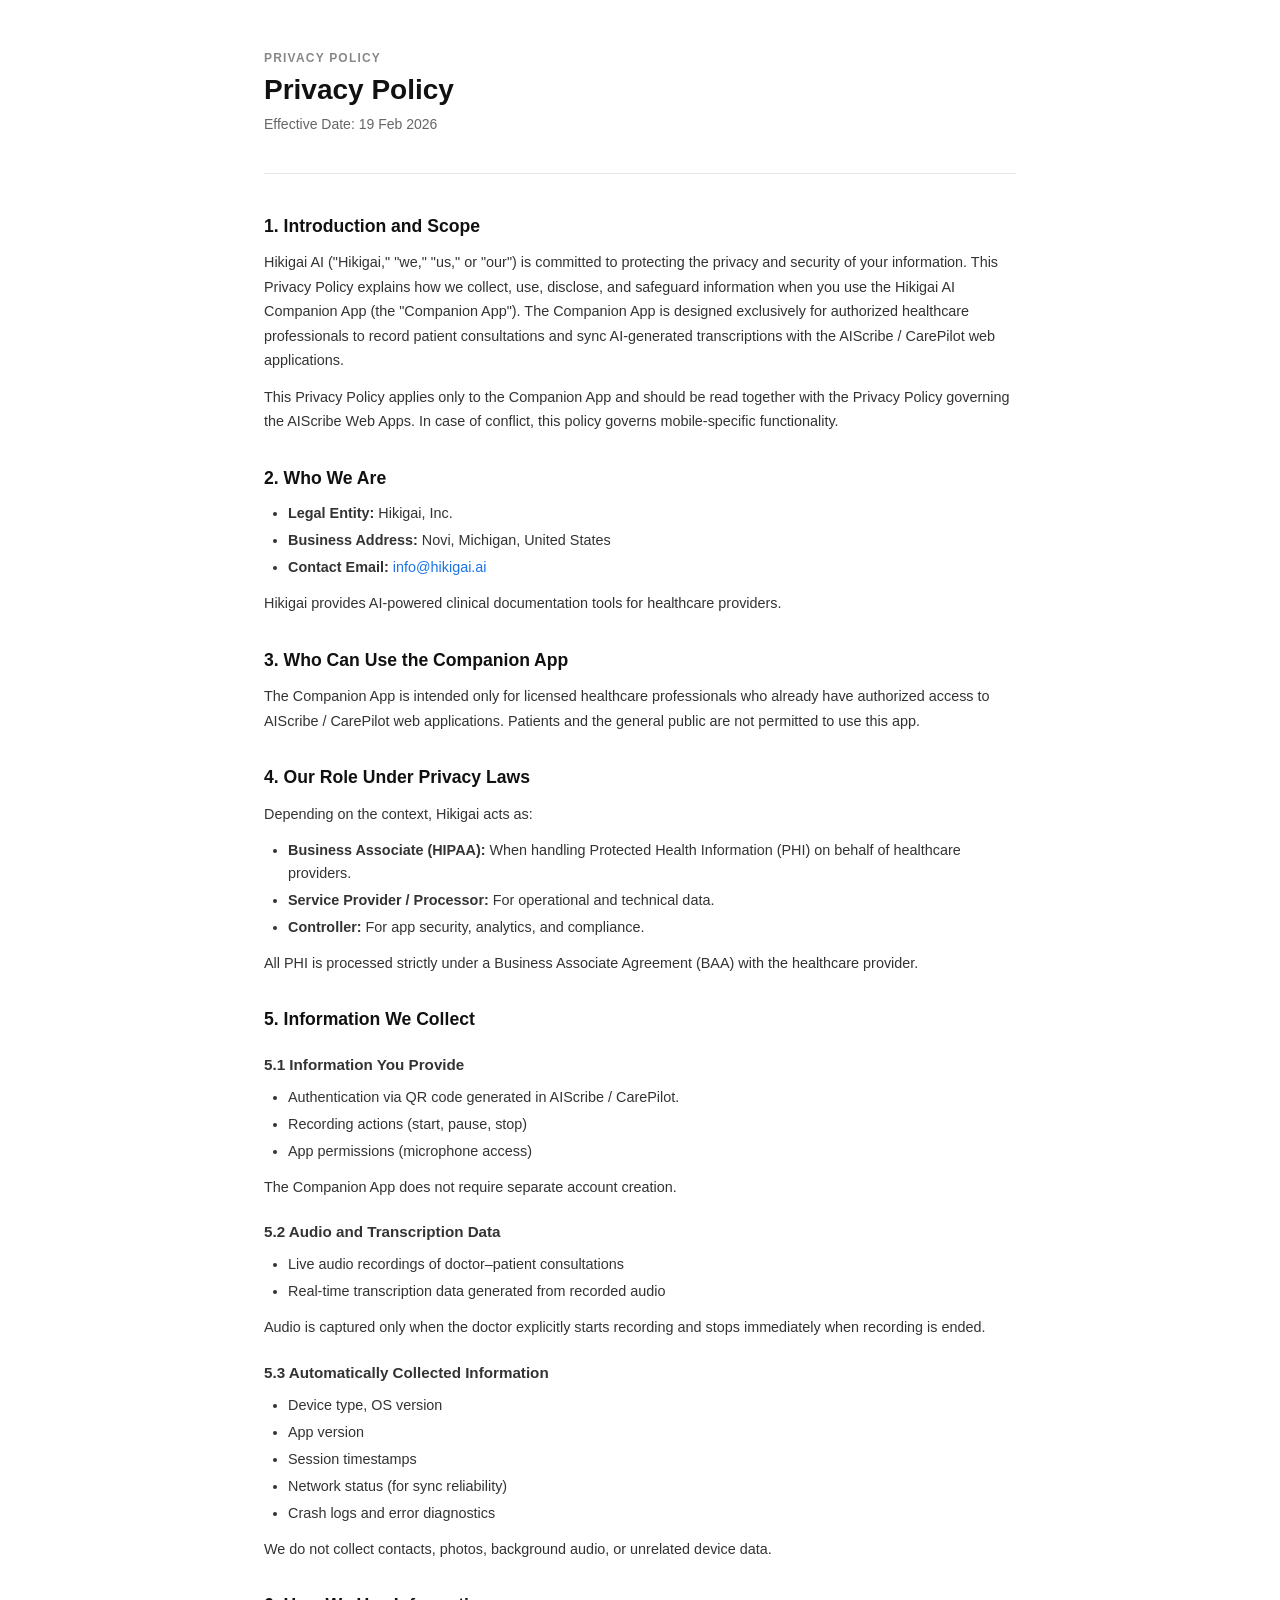
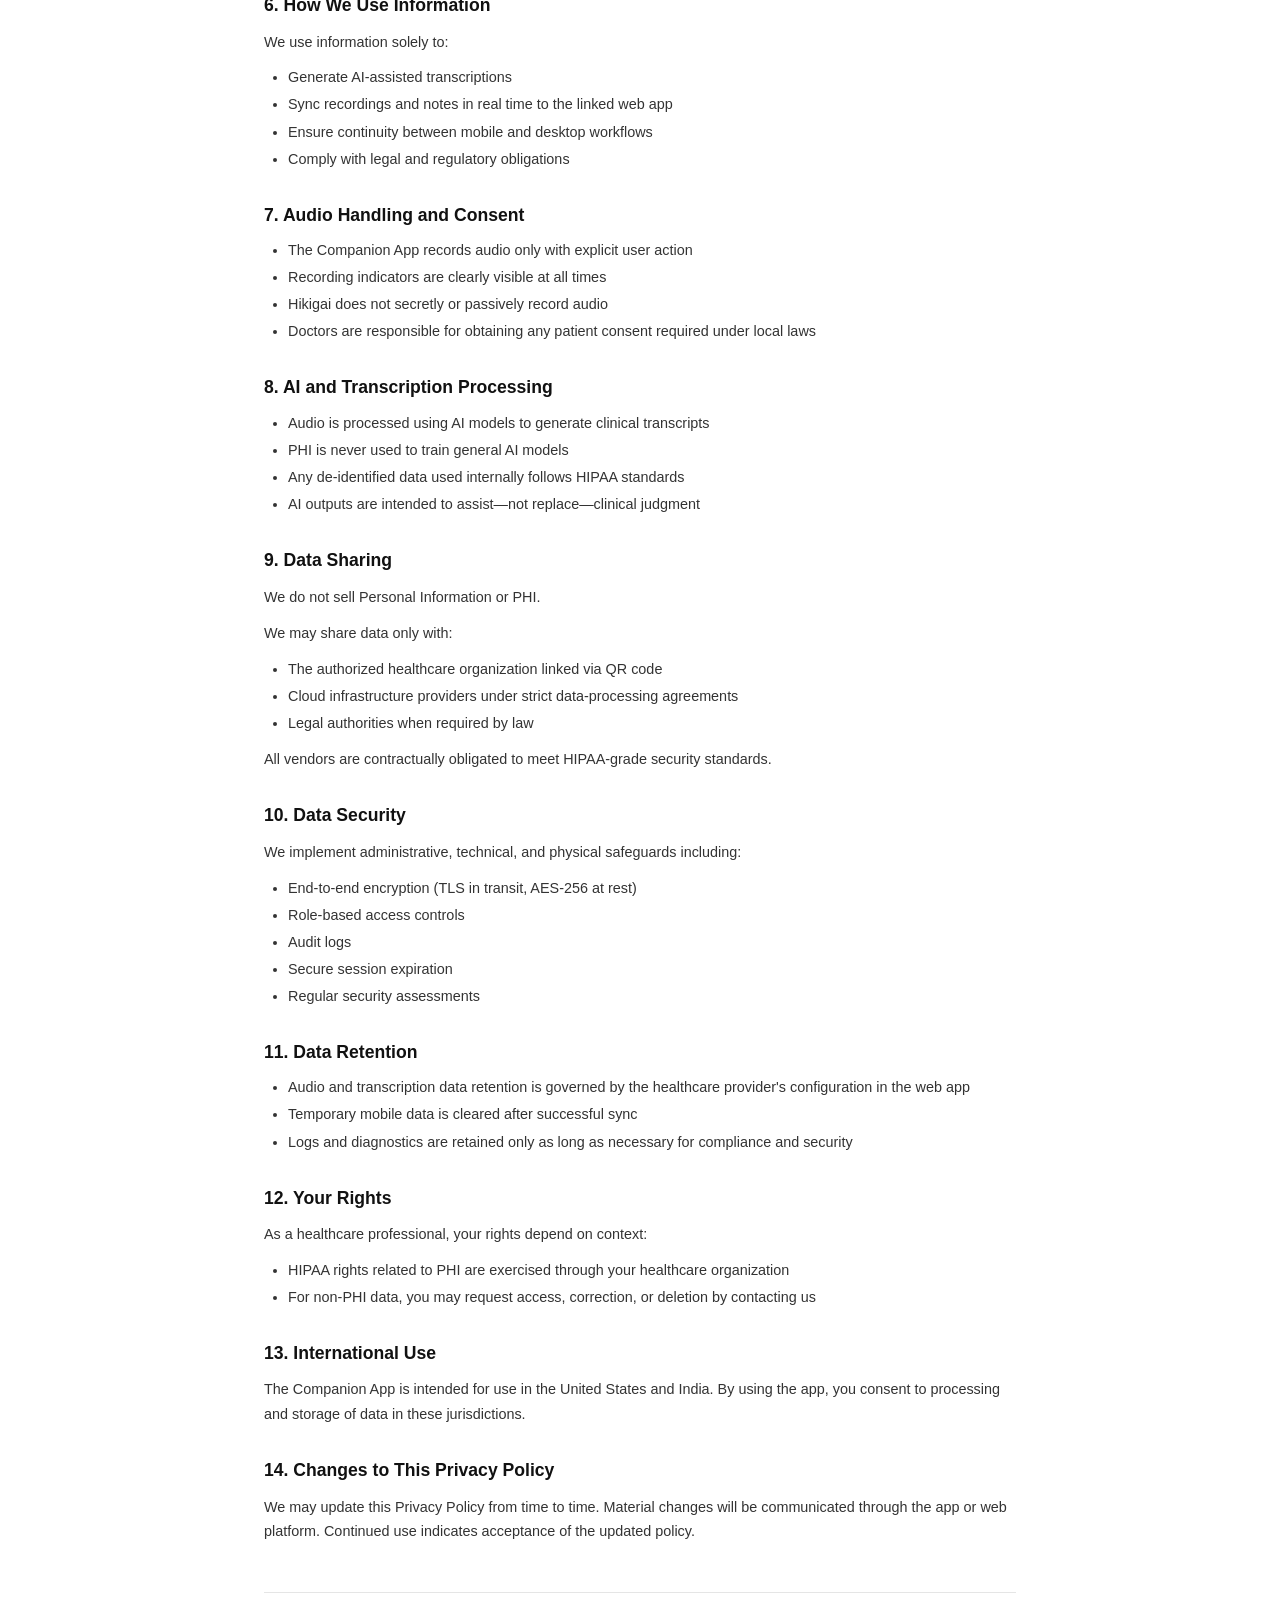
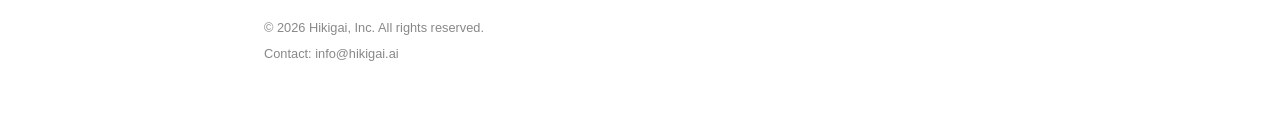
==== index.html @ d38a6e23 "Add Privacy Policy page for Hikigai AI Companion App" ====
<!doctype html>
<html lang="en">
  <head>
    <meta charset="UTF-8" />
    <meta name="viewport" content="width=device-width, initial-scale=1.0" />
    <meta
      name="description"
      content="Privacy Policy for the Hikigai AI Companion App – Learn how we collect, use, and protect your data."
    />
    <title>Privacy Policy – Hikigai AI Companion App</title>
    <link rel="stylesheet" href="style.css" />
  </head>
  <body>
    <main class="container">
      <header class="page-header">
        <span class="label">PRIVACY POLICY</span>
        <h1>Privacy Policy</h1>
        <p class="effective-date">Effective Date: 19 Feb 2026</p>
      </header>

      <section>
        <h2>1. Introduction and Scope</h2>
        <p>
          Hikigai AI ("Hikigai," "we," "us," or "our") is committed to
          protecting the privacy and security of your information. This Privacy
          Policy explains how we collect, use, disclose, and safeguard
          information when you use the Hikigai AI Companion App (the "Companion
          App"). The Companion App is designed exclusively for authorized
          healthcare professionals to record patient consultations and sync
          AI-generated transcriptions with the AIScribe / CarePilot web
          applications.
        </p>
        <p>
          This Privacy Policy applies only to the Companion App and should be
          read together with the Privacy Policy governing the AIScribe Web Apps.
          In case of conflict, this policy governs mobile-specific
          functionality.
        </p>
      </section>

      <section>
        <h2>2. Who We Are</h2>
        <ul>
          <li><strong>Legal Entity:</strong> Hikigai, Inc.</li>
          <li>
            <strong>Business Address:</strong> Novi, Michigan, United States
          </li>
          <li>
            <strong>Contact Email:</strong>
            <a href="mailto:info@hikigai.ai">info@hikigai.ai</a>
          </li>
        </ul>
        <p>
          Hikigai provides AI-powered clinical documentation tools for
          healthcare providers.
        </p>
      </section>

      <section>
        <h2>3. Who Can Use the Companion App</h2>
        <p>
          The Companion App is intended only for licensed healthcare
          professionals who already have authorized access to AIScribe /
          CarePilot web applications. Patients and the general public are not
          permitted to use this app.
        </p>
      </section>

      <section>
        <h2>4. Our Role Under Privacy Laws</h2>
        <p>Depending on the context, Hikigai acts as:</p>
        <ul>
          <li>
            <strong>Business Associate (HIPAA):</strong> When handling Protected
            Health Information (PHI) on behalf of healthcare providers.
          </li>
          <li>
            <strong>Service Provider / Processor:</strong> For operational and
            technical data.
          </li>
          <li>
            <strong>Controller:</strong> For app security, analytics, and
            compliance.
          </li>
        </ul>
        <p>
          All PHI is processed strictly under a Business Associate Agreement
          (BAA) with the healthcare provider.
        </p>
      </section>

      <section>
        <h2>5. Information We Collect</h2>

        <h3>5.1 Information You Provide</h3>
        <ul>
          <li>Authentication via QR code generated in AIScribe / CarePilot.</li>
          <li>Recording actions (start, pause, stop)</li>
          <li>App permissions (microphone access)</li>
        </ul>
        <p>The Companion App does not require separate account creation.</p>

        <h3>5.2 Audio and Transcription Data</h3>
        <ul>
          <li>Live audio recordings of doctor–patient consultations</li>
          <li>Real-time transcription data generated from recorded audio</li>
        </ul>
        <p>
          Audio is captured only when the doctor explicitly starts recording and
          stops immediately when recording is ended.
        </p>

        <h3>5.3 Automatically Collected Information</h3>
        <ul>
          <li>Device type, OS version</li>
          <li>App version</li>
          <li>Session timestamps</li>
          <li>Network status (for sync reliability)</li>
          <li>Crash logs and error diagnostics</li>
        </ul>
        <p>
          We do not collect contacts, photos, background audio, or unrelated
          device data.
        </p>
      </section>

      <section>
        <h2>6. How We Use Information</h2>
        <p>We use information solely to:</p>
        <ul>
          <li>Generate AI-assisted transcriptions</li>
          <li>Sync recordings and notes in real time to the linked web app</li>
          <li>Ensure continuity between mobile and desktop workflows</li>
          <li>Comply with legal and regulatory obligations</li>
        </ul>
      </section>

      <section>
        <h2>7. Audio Handling and Consent</h2>
        <ul>
          <li>
            The Companion App records audio only with explicit user action
          </li>
          <li>Recording indicators are clearly visible at all times</li>
          <li>Hikigai does not secretly or passively record audio</li>
          <li>
            Doctors are responsible for obtaining any patient consent required
            under local laws
          </li>
        </ul>
      </section>

      <section>
        <h2>8. AI and Transcription Processing</h2>
        <ul>
          <li>
            Audio is processed using AI models to generate clinical transcripts
          </li>
          <li>PHI is never used to train general AI models</li>
          <li>
            Any de-identified data used internally follows HIPAA standards
          </li>
          <li>
            AI outputs are intended to assist—not replace—clinical judgment
          </li>
        </ul>
      </section>

      <section>
        <h2>9. Data Sharing</h2>
        <p>We do not sell Personal Information or PHI.</p>
        <p>We may share data only with:</p>
        <ul>
          <li>The authorized healthcare organization linked via QR code</li>
          <li>
            Cloud infrastructure providers under strict data-processing
            agreements
          </li>
          <li>Legal authorities when required by law</li>
        </ul>
        <p>
          All vendors are contractually obligated to meet HIPAA-grade security
          standards.
        </p>
      </section>

      <section>
        <h2>10. Data Security</h2>
        <p>
          We implement administrative, technical, and physical safeguards
          including:
        </p>
        <ul>
          <li>End-to-end encryption (TLS in transit, AES-256 at rest)</li>
          <li>Role-based access controls</li>
          <li>Audit logs</li>
          <li>Secure session expiration</li>
          <li>Regular security assessments</li>
        </ul>
      </section>

      <section>
        <h2>11. Data Retention</h2>
        <ul>
          <li>
            Audio and transcription data retention is governed by the healthcare
            provider's configuration in the web app
          </li>
          <li>Temporary mobile data is cleared after successful sync</li>
          <li>
            Logs and diagnostics are retained only as long as necessary for
            compliance and security
          </li>
        </ul>
      </section>

      <section>
        <h2>12. Your Rights</h2>
        <p>As a healthcare professional, your rights depend on context:</p>
        <ul>
          <li>
            HIPAA rights related to PHI are exercised through your healthcare
            organization
          </li>
          <li>
            For non-PHI data, you may request access, correction, or deletion by
            contacting us
          </li>
        </ul>
      </section>

      <section>
        <h2>13. International Use</h2>
        <p>
          The Companion App is intended for use in the United States and India.
          By using the app, you consent to processing and storage of data in
          these jurisdictions.
        </p>
      </section>

      <section>
        <h2>14. Changes to This Privacy Policy</h2>
        <p>
          We may update this Privacy Policy from time to time. Material changes
          will be communicated through the app or web platform. Continued use
          indicates acceptance of the updated policy.
        </p>
      </section>

      <footer class="page-footer">
        <p>&copy; 2026 Hikigai, Inc. All rights reserved.</p>
        <p>Contact: <a href="mailto:info@hikigai.ai">info@hikigai.ai</a></p>
      </footer>
    </main>
  </body>
</html>
---- style.css ----
/* ===== Reset & Base ===== */
*,
*::before,
*::after {
  margin: 0;
  padding: 0;
  box-sizing: border-box;
}

html {
  font-size: 16px;
  scroll-behavior: smooth;
}

body {
  font-family:
    -apple-system, BlinkMacSystemFont, "Segoe UI", Roboto, "Helvetica Neue",
    Arial, sans-serif;
  color: #1a1a1a;
  background-color: #ffffff;
  line-height: 1.7;
  -webkit-font-smoothing: antialiased;
}

/* ===== Container ===== */
.container {
  max-width: 800px;
  margin: 0 auto;
  padding: 48px 24px 64px;
}

/* ===== Page Header ===== */
.page-header {
  margin-bottom: 40px;
  border-bottom: 1px solid #e5e5e5;
  padding-bottom: 24px;
}

.page-header .label {
  display: block;
  font-size: 0.75rem;
  font-weight: 600;
  letter-spacing: 0.1em;
  text-transform: uppercase;
  color: #888;
  margin-bottom: 4px;
}

.page-header h1 {
  font-size: 1.75rem;
  font-weight: 700;
  color: #111;
  margin-bottom: 4px;
  line-height: 1.3;
}

.page-header .effective-date {
  font-size: 0.875rem;
  color: #666;
}

/* ===== Sections ===== */
section {
  margin-bottom: 32px;
}

h2 {
  font-size: 1.1rem;
  font-weight: 700;
  color: #111;
  margin-bottom: 12px;
  line-height: 1.4;
}

h3 {
  font-size: 0.95rem;
  font-weight: 600;
  color: #333;
  margin-top: 20px;
  margin-bottom: 8px;
}

p {
  font-size: 0.9rem;
  color: #333;
  margin-bottom: 12px;
}

/* ===== Lists ===== */
ul {
  list-style: disc;
  padding-left: 24px;
  margin-bottom: 12px;
}

li {
  font-size: 0.9rem;
  color: #333;
  margin-bottom: 4px;
  line-height: 1.6;
}

/* ===== Links ===== */
a {
  color: #1a73e8;
  text-decoration: none;
}

a:hover {
  text-decoration: underline;
}

/* ===== Footer ===== */
.page-footer {
  margin-top: 48px;
  padding-top: 24px;
  border-top: 1px solid #e5e5e5;
}

.page-footer p {
  font-size: 0.8rem;
  color: #888;
  margin-bottom: 4px;
}

.page-footer a {
  color: #888;
}

.page-footer a:hover {
  color: #1a73e8;
}

/* ===== Responsive ===== */
@media (max-width: 600px) {
  .container {
    padding: 32px 16px 48px;
  }

  .page-header h1 {
    font-size: 1.4rem;
  }

  h2 {
    font-size: 1rem;
  }
}
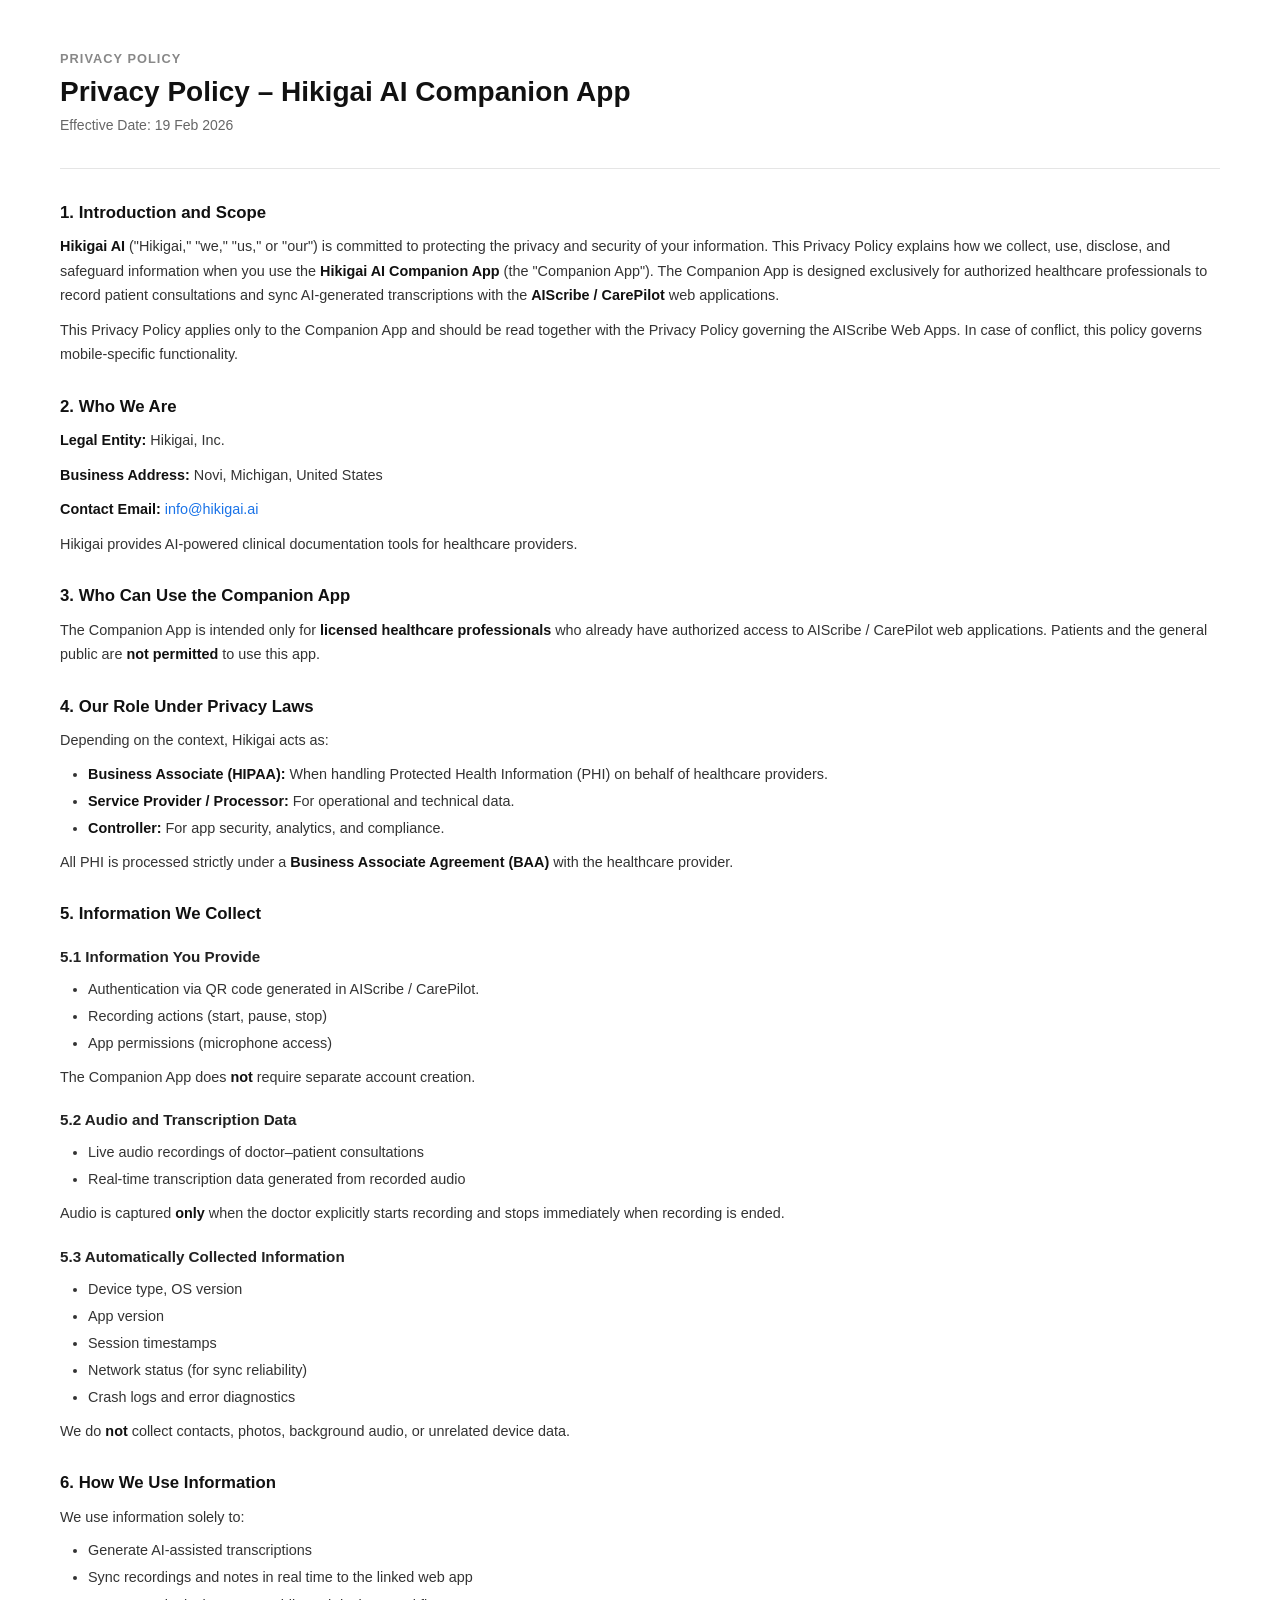
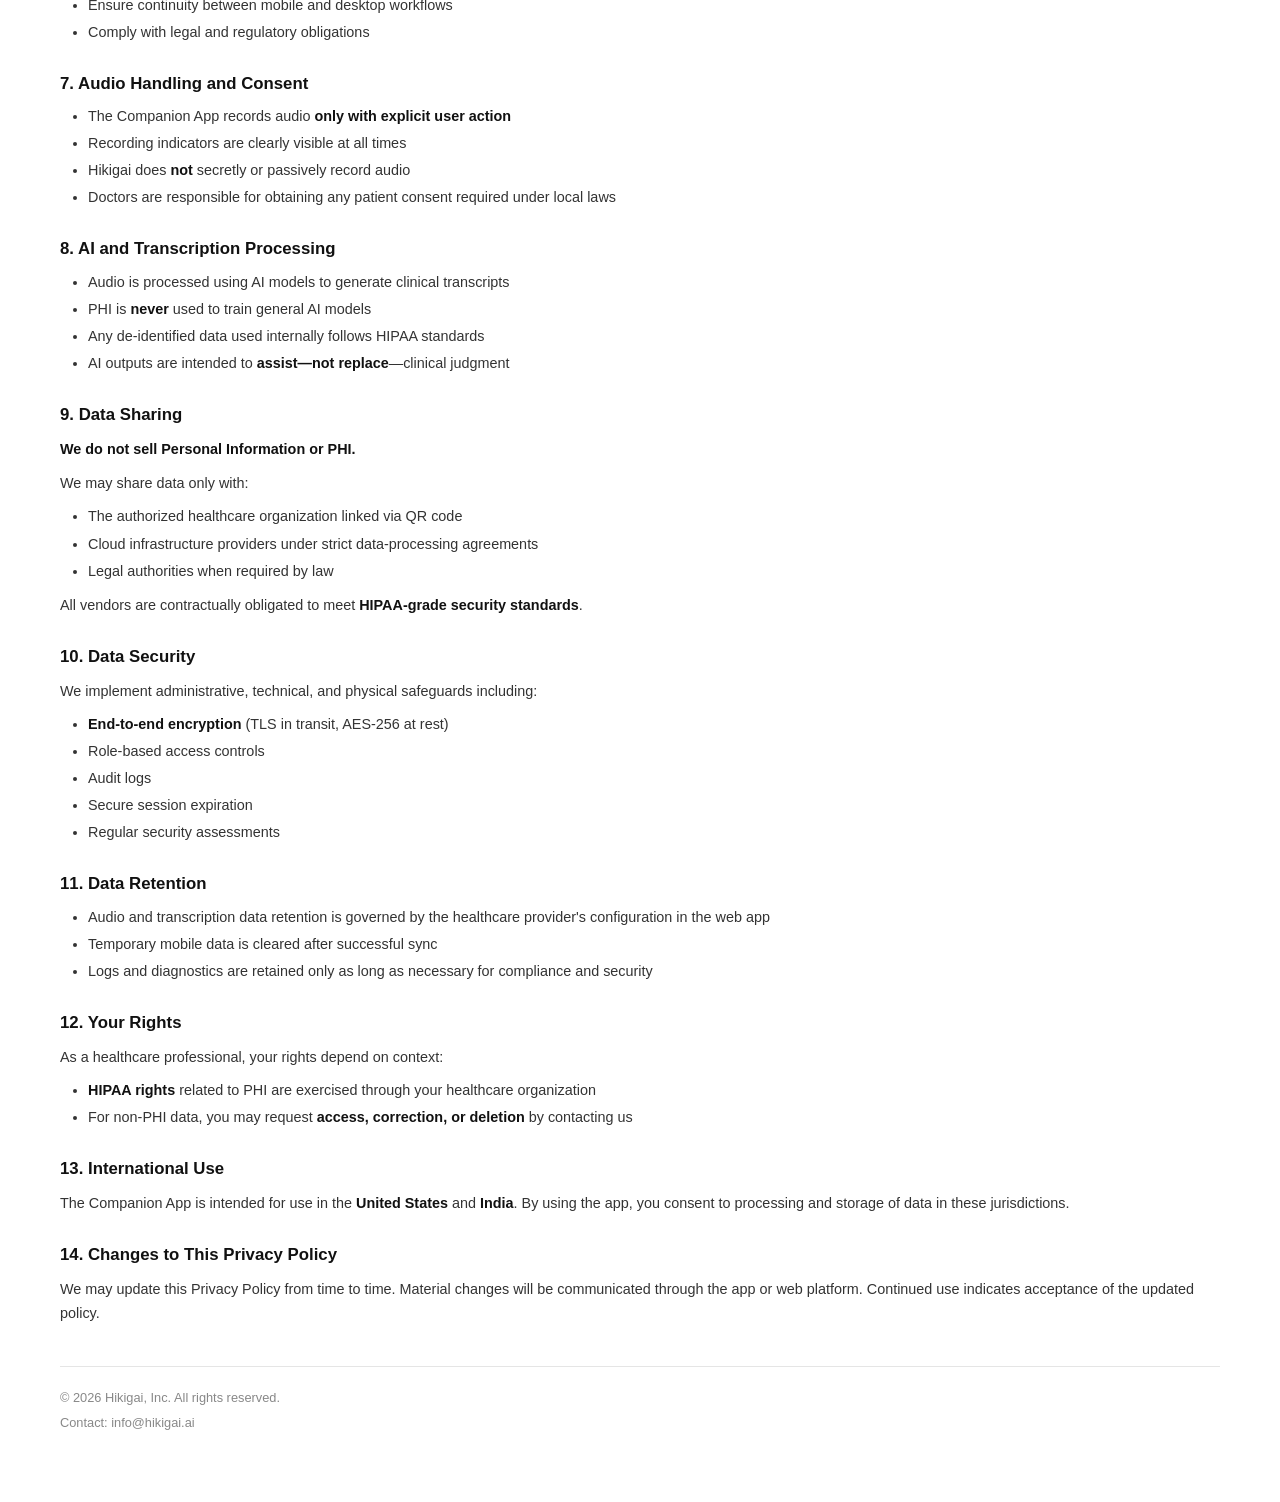
==== commit 1cbd5f28: "Update layout to full-width and add bold formatting to key terms" ====
--- a/index.html
+++ b/index.html
@@ -1,256 +1,166 @@
-<!doctype html>
+<!DOCTYPE html>
 <html lang="en">
-  <head>
-    <meta charset="UTF-8" />
-    <meta name="viewport" content="width=device-width, initial-scale=1.0" />
-    <meta
-      name="description"
-      content="Privacy Policy for the Hikigai AI Companion App – Learn how we collect, use, and protect your data."
-    />
+<head>
+    <meta charset="UTF-8">
+    <meta name="viewport" content="width=device-width, initial-scale=1.0">
+    <meta name="description" content="Privacy Policy for the Hikigai AI Companion App – Learn how we collect, use, and protect your data.">
     <title>Privacy Policy – Hikigai AI Companion App</title>
-    <link rel="stylesheet" href="style.css" />
-  </head>
-  <body>
+    <link rel="stylesheet" href="style.css">
+</head>
+<body>
     <main class="container">
-      <header class="page-header">
-        <span class="label">PRIVACY POLICY</span>
-        <h1>Privacy Policy</h1>
-        <p class="effective-date">Effective Date: 19 Feb 2026</p>
-      </header>
+        <header class="page-header">
+            <span class="label">PRIVACY POLICY</span>
+            <h1>Privacy Policy – Hikigai AI Companion App</h1>
+            <p class="effective-date">Effective Date: 19 Feb 2026</p>
+        </header>
 
-      <section>
-        <h2>1. Introduction and Scope</h2>
-        <p>
-          Hikigai AI ("Hikigai," "we," "us," or "our") is committed to
-          protecting the privacy and security of your information. This Privacy
-          Policy explains how we collect, use, disclose, and safeguard
-          information when you use the Hikigai AI Companion App (the "Companion
-          App"). The Companion App is designed exclusively for authorized
-          healthcare professionals to record patient consultations and sync
-          AI-generated transcriptions with the AIScribe / CarePilot web
-          applications.
-        </p>
-        <p>
-          This Privacy Policy applies only to the Companion App and should be
-          read together with the Privacy Policy governing the AIScribe Web Apps.
-          In case of conflict, this policy governs mobile-specific
-          functionality.
-        </p>
-      </section>
+        <section>
+            <h2>1. Introduction and Scope</h2>
+            <p><strong>Hikigai AI</strong> ("Hikigai," "we," "us," or "our") is committed to protecting the privacy and security of your information. This Privacy Policy explains how we collect, use, disclose, and safeguard information when you use the <strong>Hikigai AI Companion App</strong> (the "Companion App"). The Companion App is designed exclusively for authorized healthcare professionals to record patient consultations and sync AI-generated transcriptions with the <strong>AIScribe / CarePilot</strong> web applications.</p>
+            <p>This Privacy Policy applies only to the Companion App and should be read together with the Privacy Policy governing the AIScribe Web Apps. In case of conflict, this policy governs mobile-specific functionality.</p>
+        </section>
 
-      <section>
-        <h2>2. Who We Are</h2>
-        <ul>
-          <li><strong>Legal Entity:</strong> Hikigai, Inc.</li>
-          <li>
-            <strong>Business Address:</strong> Novi, Michigan, United States
-          </li>
-          <li>
-            <strong>Contact Email:</strong>
-            <a href="mailto:info@hikigai.ai">info@hikigai.ai</a>
-          </li>
-        </ul>
-        <p>
-          Hikigai provides AI-powered clinical documentation tools for
-          healthcare providers.
-        </p>
-      </section>
+        <section>
+            <h2>2. Who We Are</h2>
+            <p><strong>Legal Entity:</strong> Hikigai, Inc.</p>
+            <p><strong>Business Address:</strong> Novi, Michigan, United States</p>
+            <p><strong>Contact Email:</strong> <a href="mailto:info@hikigai.ai">info@hikigai.ai</a></p>
+            <p>Hikigai provides AI-powered clinical documentation tools for healthcare providers.</p>
+        </section>
 
-      <section>
-        <h2>3. Who Can Use the Companion App</h2>
-        <p>
-          The Companion App is intended only for licensed healthcare
-          professionals who already have authorized access to AIScribe /
-          CarePilot web applications. Patients and the general public are not
-          permitted to use this app.
-        </p>
-      </section>
+        <section>
+            <h2>3. Who Can Use the Companion App</h2>
+            <p>The Companion App is intended only for <strong>licensed healthcare professionals</strong> who already have authorized access to AIScribe / CarePilot web applications. Patients and the general public are <strong>not permitted</strong> to use this app.</p>
+        </section>
 
-      <section>
-        <h2>4. Our Role Under Privacy Laws</h2>
-        <p>Depending on the context, Hikigai acts as:</p>
-        <ul>
-          <li>
-            <strong>Business Associate (HIPAA):</strong> When handling Protected
-            Health Information (PHI) on behalf of healthcare providers.
-          </li>
-          <li>
-            <strong>Service Provider / Processor:</strong> For operational and
-            technical data.
-          </li>
-          <li>
-            <strong>Controller:</strong> For app security, analytics, and
-            compliance.
-          </li>
-        </ul>
-        <p>
-          All PHI is processed strictly under a Business Associate Agreement
-          (BAA) with the healthcare provider.
-        </p>
-      </section>
+        <section>
+            <h2>4. Our Role Under Privacy Laws</h2>
+            <p>Depending on the context, Hikigai acts as:</p>
+            <ul>
+                <li><strong>Business Associate (HIPAA):</strong> When handling Protected Health Information (PHI) on behalf of healthcare providers.</li>
+                <li><strong>Service Provider / Processor:</strong> For operational and technical data.</li>
+                <li><strong>Controller:</strong> For app security, analytics, and compliance.</li>
+            </ul>
+            <p>All PHI is processed strictly under a <strong>Business Associate Agreement (BAA)</strong> with the healthcare provider.</p>
+        </section>
 
-      <section>
-        <h2>5. Information We Collect</h2>
+        <section>
+            <h2>5. Information We Collect</h2>
 
-        <h3>5.1 Information You Provide</h3>
-        <ul>
-          <li>Authentication via QR code generated in AIScribe / CarePilot.</li>
-          <li>Recording actions (start, pause, stop)</li>
-          <li>App permissions (microphone access)</li>
-        </ul>
-        <p>The Companion App does not require separate account creation.</p>
+            <h3>5.1 Information You Provide</h3>
+            <ul>
+                <li>Authentication via QR code generated in AIScribe / CarePilot.</li>
+                <li>Recording actions (start, pause, stop)</li>
+                <li>App permissions (microphone access)</li>
+            </ul>
+            <p>The Companion App does <strong>not</strong> require separate account creation.</p>
 
-        <h3>5.2 Audio and Transcription Data</h3>
-        <ul>
-          <li>Live audio recordings of doctor–patient consultations</li>
-          <li>Real-time transcription data generated from recorded audio</li>
-        </ul>
-        <p>
-          Audio is captured only when the doctor explicitly starts recording and
-          stops immediately when recording is ended.
-        </p>
+            <h3>5.2 Audio and Transcription Data</h3>
+            <ul>
+                <li>Live audio recordings of doctor–patient consultations</li>
+                <li>Real-time transcription data generated from recorded audio</li>
+            </ul>
+            <p>Audio is captured <strong>only</strong> when the doctor explicitly starts recording and stops immediately when recording is ended.</p>
 
-        <h3>5.3 Automatically Collected Information</h3>
-        <ul>
-          <li>Device type, OS version</li>
-          <li>App version</li>
-          <li>Session timestamps</li>
-          <li>Network status (for sync reliability)</li>
-          <li>Crash logs and error diagnostics</li>
-        </ul>
-        <p>
-          We do not collect contacts, photos, background audio, or unrelated
-          device data.
-        </p>
-      </section>
+            <h3>5.3 Automatically Collected Information</h3>
+            <ul>
+                <li>Device type, OS version</li>
+                <li>App version</li>
+                <li>Session timestamps</li>
+                <li>Network status (for sync reliability)</li>
+                <li>Crash logs and error diagnostics</li>
+            </ul>
+            <p>We do <strong>not</strong> collect contacts, photos, background audio, or unrelated device data.</p>
+        </section>
 
-      <section>
-        <h2>6. How We Use Information</h2>
-        <p>We use information solely to:</p>
-        <ul>
-          <li>Generate AI-assisted transcriptions</li>
-          <li>Sync recordings and notes in real time to the linked web app</li>
-          <li>Ensure continuity between mobile and desktop workflows</li>
-          <li>Comply with legal and regulatory obligations</li>
-        </ul>
-      </section>
+        <section>
+            <h2>6. How We Use Information</h2>
+            <p>We use information solely to:</p>
+            <ul>
+                <li>Generate AI-assisted transcriptions</li>
+                <li>Sync recordings and notes in real time to the linked web app</li>
+                <li>Ensure continuity between mobile and desktop workflows</li>
+                <li>Comply with legal and regulatory obligations</li>
+            </ul>
+        </section>
 
-      <section>
-        <h2>7. Audio Handling and Consent</h2>
-        <ul>
-          <li>
-            The Companion App records audio only with explicit user action
-          </li>
-          <li>Recording indicators are clearly visible at all times</li>
-          <li>Hikigai does not secretly or passively record audio</li>
-          <li>
-            Doctors are responsible for obtaining any patient consent required
-            under local laws
-          </li>
-        </ul>
-      </section>
+        <section>
+            <h2>7. Audio Handling and Consent</h2>
+            <ul>
+                <li>The Companion App records audio <strong>only with explicit user action</strong></li>
+                <li>Recording indicators are clearly visible at all times</li>
+                <li>Hikigai does <strong>not</strong> secretly or passively record audio</li>
+                <li>Doctors are responsible for obtaining any patient consent required under local laws</li>
+            </ul>
+        </section>
 
-      <section>
-        <h2>8. AI and Transcription Processing</h2>
-        <ul>
-          <li>
-            Audio is processed using AI models to generate clinical transcripts
-          </li>
-          <li>PHI is never used to train general AI models</li>
-          <li>
-            Any de-identified data used internally follows HIPAA standards
-          </li>
-          <li>
-            AI outputs are intended to assist—not replace—clinical judgment
-          </li>
-        </ul>
-      </section>
+        <section>
+            <h2>8. AI and Transcription Processing</h2>
+            <ul>
+                <li>Audio is processed using AI models to generate clinical transcripts</li>
+                <li>PHI is <strong>never</strong> used to train general AI models</li>
+                <li>Any de-identified data used internally follows HIPAA standards</li>
+                <li>AI outputs are intended to <strong>assist—not replace</strong>—clinical judgment</li>
+            </ul>
+        </section>
 
-      <section>
-        <h2>9. Data Sharing</h2>
-        <p>We do not sell Personal Information or PHI.</p>
-        <p>We may share data only with:</p>
-        <ul>
-          <li>The authorized healthcare organization linked via QR code</li>
-          <li>
-            Cloud infrastructure providers under strict data-processing
-            agreements
-          </li>
-          <li>Legal authorities when required by law</li>
-        </ul>
-        <p>
-          All vendors are contractually obligated to meet HIPAA-grade security
-          standards.
-        </p>
-      </section>
+        <section>
+            <h2>9. Data Sharing</h2>
+            <p><strong>We do not sell Personal Information or PHI.</strong></p>
+            <p>We may share data only with:</p>
+            <ul>
+                <li>The authorized healthcare organization linked via QR code</li>
+                <li>Cloud infrastructure providers under strict data-processing agreements</li>
+                <li>Legal authorities when required by law</li>
+            </ul>
+            <p>All vendors are contractually obligated to meet <strong>HIPAA-grade security standards</strong>.</p>
+        </section>
 
-      <section>
-        <h2>10. Data Security</h2>
-        <p>
-          We implement administrative, technical, and physical safeguards
-          including:
-        </p>
-        <ul>
-          <li>End-to-end encryption (TLS in transit, AES-256 at rest)</li>
-          <li>Role-based access controls</li>
-          <li>Audit logs</li>
-          <li>Secure session expiration</li>
-          <li>Regular security assessments</li>
-        </ul>
-      </section>
+        <section>
+            <h2>10. Data Security</h2>
+            <p>We implement administrative, technical, and physical safeguards including:</p>
+            <ul>
+                <li><strong>End-to-end encryption</strong> (TLS in transit, AES-256 at rest)</li>
+                <li>Role-based access controls</li>
+                <li>Audit logs</li>
+                <li>Secure session expiration</li>
+                <li>Regular security assessments</li>
+            </ul>
+        </section>
 
-      <section>
-        <h2>11. Data Retention</h2>
-        <ul>
-          <li>
-            Audio and transcription data retention is governed by the healthcare
-            provider's configuration in the web app
-          </li>
-          <li>Temporary mobile data is cleared after successful sync</li>
-          <li>
-            Logs and diagnostics are retained only as long as necessary for
-            compliance and security
-          </li>
-        </ul>
-      </section>
+        <section>
+            <h2>11. Data Retention</h2>
+            <ul>
+                <li>Audio and transcription data retention is governed by the healthcare provider's configuration in the web app</li>
+                <li>Temporary mobile data is cleared after successful sync</li>
+                <li>Logs and diagnostics are retained only as long as necessary for compliance and security</li>
+            </ul>
+        </section>
 
-      <section>
-        <h2>12. Your Rights</h2>
-        <p>As a healthcare professional, your rights depend on context:</p>
-        <ul>
-          <li>
-            HIPAA rights related to PHI are exercised through your healthcare
-            organization
-          </li>
-          <li>
-            For non-PHI data, you may request access, correction, or deletion by
-            contacting us
-          </li>
-        </ul>
-      </section>
+        <section>
+            <h2>12. Your Rights</h2>
+            <p>As a healthcare professional, your rights depend on context:</p>
+            <ul>
+                <li><strong>HIPAA rights</strong> related to PHI are exercised through your healthcare organization</li>
+                <li>For non-PHI data, you may request <strong>access, correction, or deletion</strong> by contacting us</li>
+            </ul>
+        </section>
 
-      <section>
-        <h2>13. International Use</h2>
-        <p>
-          The Companion App is intended for use in the United States and India.
-          By using the app, you consent to processing and storage of data in
-          these jurisdictions.
-        </p>
-      </section>
+        <section>
+            <h2>13. International Use</h2>
+            <p>The Companion App is intended for use in the <strong>United States</strong> and <strong>India</strong>. By using the app, you consent to processing and storage of data in these jurisdictions.</p>
+        </section>
 
-      <section>
-        <h2>14. Changes to This Privacy Policy</h2>
-        <p>
-          We may update this Privacy Policy from time to time. Material changes
-          will be communicated through the app or web platform. Continued use
-          indicates acceptance of the updated policy.
-        </p>
-      </section>
+        <section>
+            <h2>14. Changes to This Privacy Policy</h2>
+            <p>We may update this Privacy Policy from time to time. Material changes will be communicated through the app or web platform. Continued use indicates acceptance of the updated policy.</p>
+        </section>
 
-      <footer class="page-footer">
-        <p>&copy; 2026 Hikigai, Inc. All rights reserved.</p>
-        <p>Contact: <a href="mailto:info@hikigai.ai">info@hikigai.ai</a></p>
-      </footer>
+        <footer class="page-footer">
+            <p>&copy; 2026 Hikigai, Inc. All rights reserved.</p>
+            <p>Contact: <a href="mailto:info@hikigai.ai">info@hikigai.ai</a></p>
+        </footer>
     </main>
-  </body>
+</body>
 </html>
--- a/style.css
+++ b/style.css
@@ -2,146 +2,162 @@
 *,
 *::before,
 *::after {
-  margin: 0;
-  padding: 0;
-  box-sizing: border-box;
+    margin: 0;
+    padding: 0;
+    box-sizing: border-box;
 }
 
 html {
-  font-size: 16px;
-  scroll-behavior: smooth;
+    font-size: 16px;
+    scroll-behavior: smooth;
 }
 
 body {
-  font-family:
-    -apple-system, BlinkMacSystemFont, "Segoe UI", Roboto, "Helvetica Neue",
-    Arial, sans-serif;
-  color: #1a1a1a;
-  background-color: #ffffff;
-  line-height: 1.7;
-  -webkit-font-smoothing: antialiased;
+    font-family: -apple-system, BlinkMacSystemFont, "Segoe UI", Roboto,
+        "Helvetica Neue", Arial, sans-serif;
+    color: #1a1a1a;
+    background-color: #ffffff;
+    line-height: 1.7;
+    -webkit-font-smoothing: antialiased;
 }
 
 /* ===== Container ===== */
 .container {
-  max-width: 800px;
-  margin: 0 auto;
-  padding: 48px 24px 64px;
+    width: 100%;
+    padding: 48px 60px 64px;
 }
 
 /* ===== Page Header ===== */
 .page-header {
-  margin-bottom: 40px;
-  border-bottom: 1px solid #e5e5e5;
-  padding-bottom: 24px;
+    margin-bottom: 32px;
+    border-bottom: 1px solid #e5e5e5;
+    padding-bottom: 20px;
 }
 
 .page-header .label {
-  display: block;
-  font-size: 0.75rem;
-  font-weight: 600;
-  letter-spacing: 0.1em;
-  text-transform: uppercase;
-  color: #888;
-  margin-bottom: 4px;
+    display: block;
+    font-size: 0.8rem;
+    font-weight: 600;
+    letter-spacing: 0.08em;
+    text-transform: uppercase;
+    color: #888;
+    margin-bottom: 4px;
 }
 
 .page-header h1 {
-  font-size: 1.75rem;
-  font-weight: 700;
-  color: #111;
-  margin-bottom: 4px;
-  line-height: 1.3;
+    font-size: 1.75rem;
+    font-weight: 700;
+    color: #111;
+    margin-bottom: 4px;
+    line-height: 1.3;
 }
 
 .page-header .effective-date {
-  font-size: 0.875rem;
-  color: #666;
+    font-size: 0.875rem;
+    color: #666;
 }
 
 /* ===== Sections ===== */
 section {
-  margin-bottom: 32px;
+    margin-bottom: 28px;
 }
 
 h2 {
-  font-size: 1.1rem;
-  font-weight: 700;
-  color: #111;
-  margin-bottom: 12px;
-  line-height: 1.4;
+    font-size: 1.05rem;
+    font-weight: 700;
+    color: #111;
+    margin-bottom: 10px;
+    line-height: 1.4;
 }
 
 h3 {
-  font-size: 0.95rem;
-  font-weight: 600;
-  color: #333;
-  margin-top: 20px;
-  margin-bottom: 8px;
+    font-size: 0.95rem;
+    font-weight: 700;
+    color: #222;
+    margin-top: 18px;
+    margin-bottom: 8px;
 }
 
 p {
-  font-size: 0.9rem;
-  color: #333;
-  margin-bottom: 12px;
+    font-size: 0.9rem;
+    color: #333;
+    margin-bottom: 10px;
 }
 
 /* ===== Lists ===== */
 ul {
-  list-style: disc;
-  padding-left: 24px;
-  margin-bottom: 12px;
+    list-style: disc;
+    padding-left: 28px;
+    margin-bottom: 10px;
 }
 
 li {
-  font-size: 0.9rem;
-  color: #333;
-  margin-bottom: 4px;
-  line-height: 1.6;
+    font-size: 0.9rem;
+    color: #333;
+    margin-bottom: 4px;
+    line-height: 1.6;
+}
+
+/* ===== Bold/strong text ===== */
+strong {
+    font-weight: 700;
+    color: #111;
 }
 
 /* ===== Links ===== */
 a {
-  color: #1a73e8;
-  text-decoration: none;
+    color: #1a73e8;
+    text-decoration: none;
 }
 
 a:hover {
-  text-decoration: underline;
+    text-decoration: underline;
 }
 
 /* ===== Footer ===== */
 .page-footer {
-  margin-top: 48px;
-  padding-top: 24px;
-  border-top: 1px solid #e5e5e5;
+    margin-top: 40px;
+    padding-top: 20px;
+    border-top: 1px solid #e5e5e5;
 }
 
 .page-footer p {
-  font-size: 0.8rem;
-  color: #888;
-  margin-bottom: 4px;
+    font-size: 0.8rem;
+    color: #888;
+    margin-bottom: 4px;
 }
 
 .page-footer a {
-  color: #888;
+    color: #888;
 }
 
 .page-footer a:hover {
-  color: #1a73e8;
+    color: #1a73e8;
 }
 
-/* ===== Responsive ===== */
+/* ===== Responsive – Tablet ===== */
+@media (max-width: 1024px) {
+    .container {
+        padding: 40px 40px 56px;
+    }
+}
+
+/* ===== Responsive – Mobile ===== */
 @media (max-width: 600px) {
-  .container {
-    padding: 32px 16px 48px;
-  }
+    .container {
+        padding: 28px 16px 40px;
+    }
 
-  .page-header h1 {
-    font-size: 1.4rem;
-  }
+    .page-header h1 {
+        font-size: 1.4rem;
+    }
 
-  h2 {
-    font-size: 1rem;
-  }
+    h2 {
+        font-size: 1rem;
+    }
+
+    p,
+    li {
+        font-size: 0.85rem;
+    }
 }
